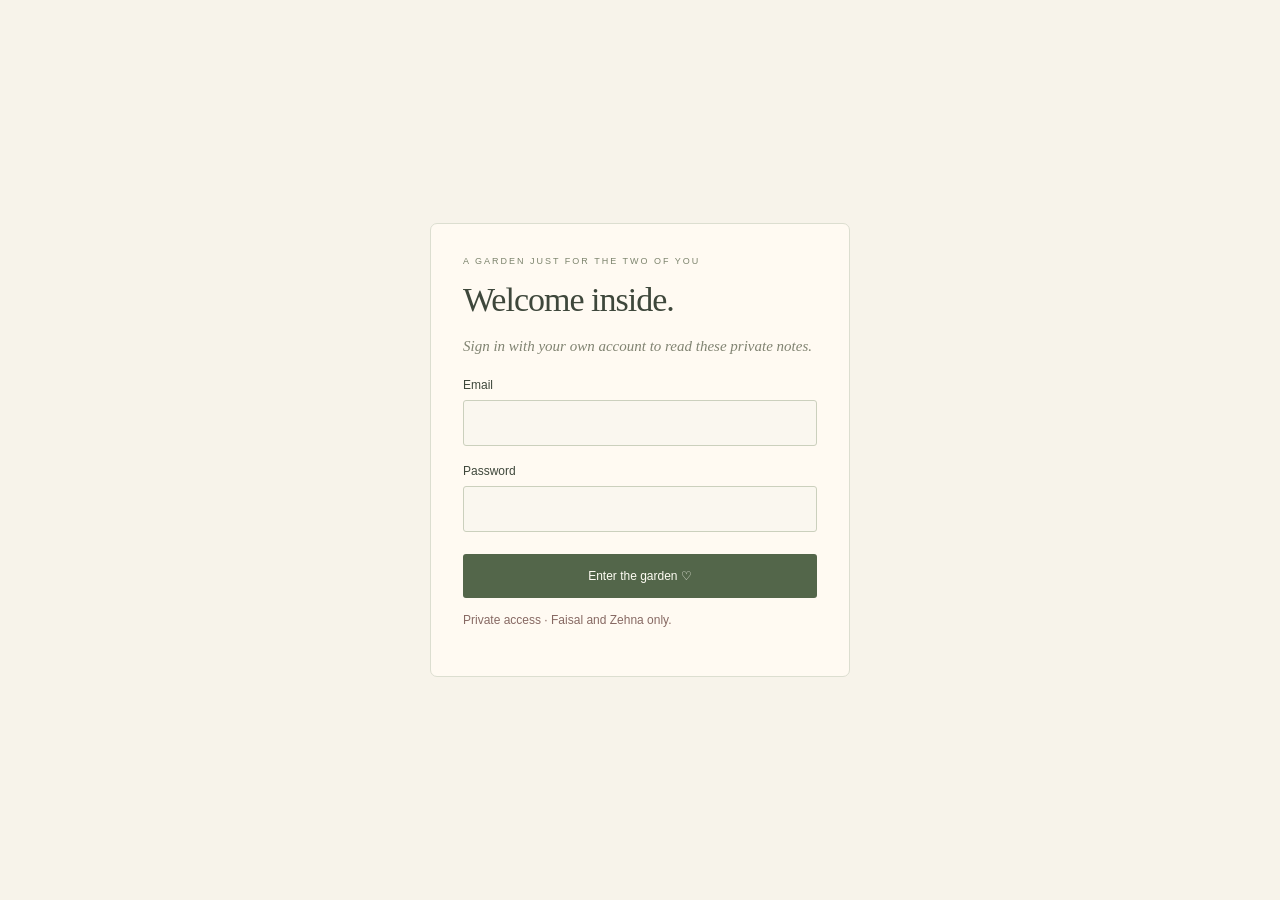
==== index.html @ 6a80a5b7 "Add files via upload" ====
<!DOCTYPE html>
<html lang="en">
<head>
<meta charset="UTF-8"><meta name="viewport" content="width=device-width, initial-scale=1">
<meta name="theme-color" content="#f7f3ea">
<meta name="description" content="For Zehna, from Faisal. A little garden of words, kept just for you.">
<title>For Zehna, From Faisal</title>
<style>
:root{--ink:#3e473b;--muted:#818173;--paper:#f7f3ea;--line:#deded0;--green:#526647}*{box-sizing:border-box}body{margin:0;background:var(--paper);color:var(--ink);font-family:Arial,Helvetica,sans-serif;-webkit-font-smoothing:antialiased}button,input,textarea{font:inherit}button{cursor:pointer}button:focus-visible,a:focus-visible,input:focus-visible,textarea:focus-visible{outline:2px solid #526647;outline-offset:5px}button{color:inherit}::selection{background:#e5b6bd}svg{display:block}.sprite{position:absolute;width:0;height:0;overflow:hidden}.botanical{position:absolute;pointer-events:none;z-index:-1;opacity:.43;width:340px;height:490px}.botanical.left{left:-100px;top:95px;transform:rotate(17deg)}.botanical.right{right:-92px;top:65px;transform:scaleX(-1) rotate(10deg);opacity:.32}.page{position:relative;isolation:isolate;overflow:hidden;min-height:100vh}.wrap{width:min(1160px,calc(100% - 80px));margin:auto}header{height:100px;display:flex;align-items:center;justify-content:space-between;border-bottom:1px solid var(--line)}.brand{font-family:Georgia,serif;font-size:23px;display:flex;gap:11px;align-items:center;letter-spacing:-.5px}.brand svg{width:26px;height:32px}.edition{font-size:10px;letter-spacing:2px;text-transform:uppercase;color:var(--muted)}.outline{background:transparent;border:1px solid #a7ad9c;padding:12px 20px;border-radius:4px;font-size:12px;transition:.2s}.outline:hover{background:#eaece1;border-color:var(--green)}.write{display:flex;gap:10px;align-items:center}.write svg{width:14px;height:14px}.hero{text-align:center;padding:66px 0 49px}.eyebrow{font-size:10px;letter-spacing:3px;text-transform:uppercase;color:#7c846d;display:flex;justify-content:center;gap:12px;align-items:center}.eyebrow:before,.eyebrow:after{content:'';height:1px;width:29px;background:#b4baa6}h1{font-family:Georgia,'Times New Roman',serif;font-size:clamp(65px,9vw,104px);font-weight:400;letter-spacing:-6px;line-height:1.07;margin:20px 0 19px}h1 em{font-weight:400;color:#738063}.subtitle{font-family:Georgia,serif;color:#7b7b6e;font-size:17px;line-height:1.75;margin:0}.count{display:inline-flex;gap:7px;align-items:center;font-size:10px;letter-spacing:1.5px;text-transform:uppercase;margin-top:24px;color:#7c806f}.count svg{width:13px;height:13px;color:#a97578}.toolbar{border-top:1px solid var(--line);border-bottom:1px solid var(--line);padding:18px 0;display:flex;justify-content:space-between;gap:20px;align-items:center}.search{display:flex;align-items:center;gap:10px;flex:1;max-width:350px}.search svg{width:17px;height:17px;color:#858775}.search input{width:100%;background:none;border:0;padding:8px 0;color:var(--ink);font-size:12px;outline-offset:4px}.search input::placeholder{color:#8d8e82}.filters{display:flex;align-items:center;gap:10px}.filter-label{font-size:10px;letter-spacing:1px;color:#858878;margin-right:8px}.swatch{padding:0;width:20px;height:20px;border-radius:50%;border:1px solid #0000000b;background:var(--swatch);position:relative;transition:transform .2s}.swatch:hover{transform:scale(1.17)}.swatch[aria-pressed="true"]:after{content:'';position:absolute;inset:-5px;border:1px solid #7e8871;border-radius:50%}.all{background:none;border:0;font-size:11px;padding:5px 8px;margin-right:2px;color:#888c7c}.all[aria-pressed="true"]{color:#45533c;text-decoration:underline;text-underline-offset:5px}.section-meta{display:flex;justify-content:space-between;margin:28px 0 17px;font-size:9px;letter-spacing:1.8px;text-transform:uppercase;color:#898b7c}.section-meta span:last-child{letter-spacing:.7px;text-transform:none;font-size:11px;font-family:Georgia,serif;font-style:italic}.grid{display:grid;grid-template-columns:repeat(4,minmax(0,1fr));gap:20px}.card{aspect-ratio:1;position:relative;display:flex;flex-direction:column;text-align:left;border:1px solid #0000000c;border-radius:2px;padding:22px;background:var(--card);box-shadow:0 2px 3px #443b2c04;transition:transform .3s,box-shadow .3s;animation:appear .6s both;animation-delay:var(--delay);overflow:hidden}.card:hover{transform:translateY(-6px) rotate(-.5deg);box-shadow:0 12px 22px #55473514;z-index:1}.to{font-family:Georgia,serif;font-size:13px;flex-shrink:0}.card-text{font-family:'Courier New',monospace;font-size:14px;line-height:1.65;letter-spacing:-.4px;margin:auto 0;display:-webkit-box;-webkit-line-clamp:6;-webkit-box-orient:vertical;overflow:hidden;overflow-wrap:anywhere;padding:13px 0}.card-bottom{display:flex;justify-content:space-between;align-items:center;opacity:.57;flex-shrink:0}.card-bottom span{font-size:8px;letter-spacing:1.5px}.card-bottom svg{width:19px;height:21px}.empty{display:none;text-align:center;padding:65px 0;color:var(--muted);font-family:Georgia,serif;line-height:1.7}.closing{text-align:center;padding:54px 0 45px}.closing svg{width:28px;height:34px;margin:0 auto 15px;color:#919b7c}.closing p{font:italic 16px Georgia,serif;color:#858775;margin:0}.closing span{display:block;font-size:9px;letter-spacing:2px;text-transform:uppercase;color:#96998b;margin-top:15px}footer{border-top:1px solid var(--line);display:flex;justify-content:space-between;align-items:center;padding:23px 0 28px;font-size:10px;color:#8a8c7e;gap:15px}.export{background:none;border:none;font-size:10px;color:#737e65;padding:8px 0;text-decoration:underline;text-underline-offset:4px}dialog{border:1px solid #dedecd;border-radius:8px;background:var(--paper);color:var(--ink);padding:38px;width:min(480px,calc(100% - 32px));max-height:85vh;box-shadow:0 20px 100px #292f3233}dialog[open]{animation:appear .25s}dialog::backdrop{background:#343c3c65;backdrop-filter:blur(7px)}.close{position:absolute;right:14px;top:12px;background:none;border:0;font-size:25px;font-weight:300;line-height:1;padding:5px;color:inherit}.reading{background:var(--note-color,var(--paper));min-height:390px}.reading .to{font-size:19px;margin-top:10px}.reading p{font-family:'Courier New',monospace;font-size:20px;line-height:1.8;margin:36px 0;white-space:pre-wrap;overflow-wrap:anywhere}.reading>svg{width:28px;height:30px;margin:auto}.dialog-eyebrow{font-size:9px;letter-spacing:2px;text-transform:uppercase;color:#7c846d}h2{font:normal 34px Georgia,serif;margin:15px 0 12px;letter-spacing:-1px}.form-intro{font:14px/1.6 Georgia,serif;color:#7b7e6e;margin-bottom:26px}label.form-label{display:block;font-size:11px;margin:20px 0 9px}textarea{resize:vertical;min-height:145px;width:100%;padding:14px;border:1px solid #ccd0be;border-radius:3px;background:#fffaf1;color:var(--ink);font-size:14px;line-height:1.6}.form-tail{display:flex;justify-content:space-between;font-size:10px;color:#8b8e7d;margin-top:7px}.color-choice{display:flex;gap:13px;align-items:center;flex-wrap:wrap;margin:15px 0 25px}input[type=color]{width:29px;height:29px;border:0;padding:0;background:none;cursor:pointer}.submit{width:100%;border:0;background:#53664a;color:#fffdf4;border-radius:3px;padding:15px;font-size:12px;transition:background .2s}.submit:hover{background:#3f5037}.privacy{font-size:10px;line-height:1.6;color:#8a8d7c;text-align:center;margin-bottom:0}.toast{position:fixed;bottom:24px;left:50%;transform:translate(-50%,15px);background:#43543b;color:#fffcf2;padding:14px 22px;border-radius:5px;opacity:0;transition:.25s;pointer-events:none;font-size:12px;z-index:10;max-width:90%;text-align:center}.toast.show{opacity:1;transform:translate(-50%,0)}.fallback{width:100%;min-height:180px}.export-actions{display:flex;gap:10px;margin-top:15px}.export-actions>*{flex:1}@keyframes appear{from{opacity:0;transform:translateY(12px)}to{opacity:1;transform:translateY(0)}}@media(min-width:1300px){.hero{padding-top:75px}.grid{gap:22px}}@media(max-width:1000px){.wrap{width:calc(100% - 48px)}.grid{grid-template-columns:repeat(3,minmax(0,1fr))}.edition{display:none}.filters{gap:9px}.filter-label{display:none}.card{padding:19px}.card-text{font-size:13px}}@media(max-width:700px){header{height:80px}.brand{font-size:21px}.wrap{width:calc(100% - 36px)}.hero{padding:50px 0 36px}h1{letter-spacing:-4px}.subtitle{font-size:15px}.toolbar{flex-direction:column;align-items:stretch;gap:12px;padding:12px 0 19px}.search{max-width:none}.filters{justify-content:center;gap:14px}.grid{grid-template-columns:repeat(2,minmax(0,1fr));gap:12px}.card{padding:15px}.card-text{font-size:12px;line-height:1.5;-webkit-line-clamp:5;padding:10px 0}.card-bottom span{font-size:7px;letter-spacing:1px}.to{font-size:12px}.section-meta{margin-top:23px}.section-meta span:last-child{font-size:10px}.botanical{width:250px;opacity:.25!important}.botanical.left{left:-125px}.botanical.right{right:-130px}footer{align-items:flex-start;flex-direction:column;gap:7px}.closing{padding:40px 0}.outline{padding:10px 13px}.eyebrow{font-size:8px;letter-spacing:2px}dialog{padding:30px 25px}}@media(max-width:360px){.card{padding:12px}.card-text{font-size:11px}.filters{gap:11px}}@media(prefers-reduced-motion:reduce){*,*:before,*:after{animation:none!important;transition:none!important;scroll-behavior:auto!important}}
.botanical.lower-left{left:-105px;top:auto;bottom:100px;transform:rotate(-16deg);opacity:.23}.botanical.lower-right{right:-90px;top:650px;transform:scaleX(-1) rotate(-12deg);opacity:.2}@media(max-width:700px){.botanical.lower-left{left:-140px}.botanical.lower-right{right:-145px;top:850px}}

/* Artistic botanical watermarks on every note, including locally added notes. */
.card{isolation:isolate}
.card::before,.reading::before{content:"";position:absolute;right:-24px;bottom:-34px;width:78%;height:95%;background-image:var(--floral-art);background-repeat:no-repeat;background-position:right bottom;background-size:contain;opacity:.18;pointer-events:none;z-index:0}
.card>*,.reading>*{position:relative;z-index:1}
.card:nth-child(3n+2)::before{right:auto;left:-30px;transform:scaleX(-1) rotate(-9deg);opacity:.16}
.card:nth-child(3n)::before{right:-37px;bottom:-23px;transform:rotate(-17deg);width:88%;opacity:.17}
.reading{isolation:isolate}
.reading::before{position:fixed;width:75%;height:90%;opacity:.14;bottom:-20px;right:-20px}
.reading .close{position:absolute;z-index:2}

/* Six distinct hand-drawn flowers; the selected note keeps its flower in the modal. */
:root{--floral-art:url("data:image/svg+xml,%3Csvg%20xmlns%3D%22http%3A%2F%2Fwww.w3.org%2F2000%2Fsvg%22%20viewBox%3D%220%200%20240%20300%22%3E%3Cg%20stroke%3D%22%23718466%22%20stroke-width%3D%222%22%20fill%3D%22none%22%3E%3Cpath%20d%3D%22M120%20305Q98%20218%20127%20113%22%2F%3E%3Cpath%20d%3D%22M115%20246Q63%20239%2054%20202%20102%20206%20115%20246ZM114%20267Q165%20253%20183%20216%20129%20224%20114%20267Z%22%20fill%3D%22%23abb995%22%20stroke-width%3D%221%22%2F%3E%3C%2Fg%3E%3Cg%20stroke%3D%22%23a46d7e%22%20stroke-width%3D%221.4%22%20fill%3D%22%23ecc3ce%22%3E%3Cellipse%20cx%3D%22127%22%20cy%3D%2289%22%20rx%3D%2232%22%20ry%3D%2243%22%20transform%3D%22rotate%280%20127%20111%29%22%2F%3E%3Cellipse%20cx%3D%22127%22%20cy%3D%2289%22%20rx%3D%2232%22%20ry%3D%2243%22%20transform%3D%22rotate%2860%20127%20111%29%22%2F%3E%3Cellipse%20cx%3D%22127%22%20cy%3D%2289%22%20rx%3D%2232%22%20ry%3D%2243%22%20transform%3D%22rotate%28120%20127%20111%29%22%2F%3E%3Cellipse%20cx%3D%22127%22%20cy%3D%2289%22%20rx%3D%2232%22%20ry%3D%2243%22%20transform%3D%22rotate%28180%20127%20111%29%22%2F%3E%3Cellipse%20cx%3D%22127%22%20cy%3D%2289%22%20rx%3D%2232%22%20ry%3D%2243%22%20transform%3D%22rotate%28240%20127%20111%29%22%2F%3E%3Cellipse%20cx%3D%22127%22%20cy%3D%2289%22%20rx%3D%2232%22%20ry%3D%2243%22%20transform%3D%22rotate%28300%20127%20111%29%22%2F%3E%3Cpath%20d%3D%22M95%20111Q95%2076%20128%2083%20160%2076%20158%20107%20165%20137%20130%20143%2099%20143%2095%20111Z%22%20fill%3D%22%23dba4b8%22%2F%3E%3Cpath%20d%3D%22M109%20112q-5-27%2020-22%2028%204%2013%2026-16%2024-29%204-9-18%2010-18%2019%201%208%2014%22%20fill%3D%22none%22%2F%3E%3C%2Fg%3E%3C%2Fsvg%3E")}
.from-faisal{font:italic 17px/1.6 Georgia,serif;color:#7d625f;margin:20px 0 0}.from-faisal span{display:inline-block;margin-left:5px;color:#ab797e}.signature{font:italic 15px/1.7 Georgia,serif;color:#7d625f;margin-top:24px}.signature em{font-size:32px}.note-signature{font:italic 18px Georgia,serif;text-align:right;margin:0 0 26px;opacity:.8}

.dedication{max-width:540px;margin:26px auto 0;padding:20px 24px;border-top:1px solid var(--line);border-bottom:1px solid var(--line);font:italic 16px/1.85 Georgia,serif;color:#737360}.dedication cite{display:block;font-size:14px;margin-top:8px;color:#876b68}.open-when{margin:0 0 36px;padding:28px 0;border-top:1px solid var(--line)}.open-heading{display:flex;justify-content:space-between;align-items:center;gap:15px}.open-heading h2{font-size:29px;margin:0 0 8px}.open-heading p{font:italic 14px Georgia,serif;color:var(--muted);margin:0}.letters{display:grid;grid-template-columns:repeat(3,1fr);gap:14px;margin-top:24px}.letter{position:relative;overflow:hidden;border:1px solid #d7d8c9;border-radius:4px;background:#eeeede;text-align:left;padding:21px;transition:transform .25s,box-shadow .25s}.letter:nth-child(2){background:#f1e3de}.letter:nth-child(3){background:#e7e5ee}.letter:hover{transform:translateY(-4px);box-shadow:0 8px 20px #55473512}.envelope{font-size:25px;color:#858c72;display:block;margin-bottom:18px}.letter small{display:block;font-size:9px;letter-spacing:2px;text-transform:uppercase;margin-bottom:7px;color:#787d6a}.letter strong{font:normal 19px/1.4 Georgia,serif}.letter .letter-foot{display:block;font-size:10px;margin-top:20px;color:#7d806e}.secret-flower{display:inline-flex;align-items:center;justify-content:center;border:0;background:transparent;padding:10px;color:#929a7e;border-radius:50%;transition:transform .3s,color .3s}.secret-flower svg{width:30px;height:38px}.secret-flower:hover{transform:rotate(12deg) scale(1.1);color:#ad777e}.discovery-hint{text-align:center;font:italic 12px Georgia,serif;color:#8a8d7c;margin:20px 0 0}.special-letter{background:#f6eee3}.special-letter h2{font-size:29px;line-height:1.35}.special-letter .special-body{white-space:pre-wrap;font:17px/1.9 Georgia,serif;overflow-wrap:anywhere;margin:26px 0}.special-letter .note-signature{margin-top:28px}@media(max-width:700px){.letters{grid-template-columns:1fr;gap:10px}.letter{padding:18px 20px}.envelope{float:right;margin:5px 0 0 15px}.letter .letter-foot{margin-top:12px}.letter strong{font-size:18px}.dedication{font-size:15px;padding:18px 12px}.open-when{padding-top:24px}}
.tiny-secret{padding:0 4px;vertical-align:middle}.tiny-secret svg{width:17px;height:21px}.closing .secret-flower svg{margin:0}.closing .secret-flower{margin-bottom:12px}
.garden-link,.garden-link:link,.garden-link:visited,.garden-link:hover{color:#526647}
.auth-gate{position:fixed;inset:0;z-index:99;background:#f7f3ea;display:flex;align-items:center;justify-content:center;padding:24px}.auth-box{max-width:420px;width:100%;padding:32px;background:#fffaf2;border:1px solid #dcded0;border-radius:7px}.auth-box h2{font-size:34px}.auth-box label{display:block;font-size:12px;margin:18px 0 8px}.auth-box input{width:100%;padding:13px;border:1px solid #cbd0bd;border-radius:3px;background:#faf7ef;color:#3e473b}.auth-box .submit{margin-top:22px}.auth-status{font-size:12px;line-height:1.8;color:#876963;white-space:pre-wrap}.auth-caption{font:italic 15px/1.7 Georgia,serif;color:#818472}.private-content[hidden]{display:none!important}#subtitle{white-space:pre-line}
</style>
</head>
<body><div class="auth-gate" id="auth-gate"><form class="auth-box" id="auth-form"><div class="dialog-eyebrow">A garden just for the two of you</div><h2 id="auth-title">Welcome inside.</h2><p class="auth-caption">Sign in with your own account to read these private notes.</p><label for="auth-email">Email</label><input id="auth-email" type="email" autocomplete="username" required><label for="auth-password">Password</label><input id="auth-password" type="password" autocomplete="current-password" required><button class="submit" id="auth-submit" type="submit">Enter the garden ♡</button><p class="auth-status" id="auth-status" role="status">Connecting…</p></form></div>
<svg class="sprite" xmlns="http://www.w3.org/2000/svg" aria-hidden="true"><defs>
<symbol id="flower" viewBox="0 0 32 40"><path d="M16 19q-3 10 0 19M16 29Q3 29 6 21q10 0 10 8M16 33q12-1 11-10-10 1-11 10" fill="none" stroke="currentColor" stroke-width="1.2"/><path d="M16 15c-12 4-15-9-7-9-1-9 12-8 12 0 10-2 12 12 1 12 0 8-12 9-12 1" fill="none" stroke="currentColor" stroke-width="1.2"/><circle cx="16" cy="11" r="2.5" fill="currentColor"/></symbol>
<symbol id="heart" viewBox="0 0 24 24"><path d="M12 20S3 14 3 8.5C3 3 10 2 12 7c2-5 9-4 9 1.5C21 14 12 20 12 20Z" fill="none" stroke="currentColor" stroke-width="1.3"/></symbol>
<!-- Hand-drawn lilies: six swept petals, fine veins, and golden stamens. -->
<symbol id="lily-bloom" viewBox="-85 -95 170 190">
<g stroke="#bc9f98" stroke-width="1" stroke-linejoin="round">
<path d="M0 8C-22-18-25-65-7-89 10-68 22-22 0 8Z" fill="#fff9ee"/>
<path d="M0 8C-39 4-70-21-80-54-40-57-5-30 0 8Z" fill="#f5ded7"/>
<path d="M0 8C15-27 48-54 80-51 72-16 40 7 0 8Z" fill="#fff9ee"/>
<path d="M0 8C-36-11-65-9-83 10-58 34-20 34 0 8Z" fill="#fffaf1"/>
<path d="M0 8C30-11 64-9 82 15 50 36 19 33 0 8Z" fill="#f1d4ce"/>
<path d="M0 8C-24 27-27 65-5 88 18 68 25 30 0 8Z" fill="#fff7eb"/>
</g>
<g fill="none" stroke="#cdafa3" stroke-width=".8" opacity=".8"><path d="M0 7-7-70M0 8-64-43M0 8 63-40M0 8-66 13M0 8 64 17M0 8-5 69"/></g>
<g stroke="#9a9e69" stroke-width="1.2" fill="#b69758"><path d="M0 10-21-20M0 10-5-29M0 10 14-25M0 10 29-9M0 10-30-4"/><ellipse cx="-21" cy="-20" rx="2" ry="5" transform="rotate(-35 -21 -20)"/><ellipse cx="-5" cy="-29" rx="2" ry="5"/><ellipse cx="14" cy="-25" rx="2" ry="5" transform="rotate(28 14 -25)"/><ellipse cx="29" cy="-9" rx="2" ry="5" transform="rotate(55 29 -9)"/><ellipse cx="-30" cy="-4" rx="2" ry="5" transform="rotate(-65 -30 -4)"/></g>
</symbol>
<symbol id="bouquet" viewBox="0 0 300 460">
<g fill="none" stroke="#8d9b78" stroke-width="2"><path d="M127 460Q165 259 99 116M128 460Q169 290 221 218M129 460Q83 301 65 267M133 448Q126 244 183 65"/>
<g fill="#b8c3a0" fill-opacity=".65" stroke-width="1"><path d="M140 353Q209 320 225 273 167 279 140 353Z"/><path d="M135 390Q65 368 44 309 102 327 135 390Z"/><path d="M130 279Q86 246 73 197 124 216 130 279Z"/><path d="M153 236Q201 187 205 142 157 165 153 236Z"/><path d="M112 336Q58 321 30 279 85 284 112 336Z"/><path d="M156 312Q211 281 244 242 193 245 156 312Z"/></g></g>
<use href="#lily-bloom" x="14" y="12" width="170" height="190" transform="rotate(-20 99 107)"/>
<use href="#lily-bloom" x="154" y="136" width="134" height="150" transform="rotate(27 221 211)"/>
<use href="#lily-bloom" x="4" y="197" width="122" height="137" transform="rotate(-35 65 265)"/>
<path d="M181 76Q152 36 179 6 209 33 181 76Z" fill="#eee1cf" stroke="#acb093" stroke-width="1.2"/><path d="M181 76 179 16" fill="none" stroke="#b6b497"/>
</symbol>
</defs></svg>
<div class="page private-content" id="private-content" hidden>
<svg class="botanical left" aria-hidden="true"><use href="#bouquet"/></svg><svg class="botanical right" aria-hidden="true"><use href="#bouquet"/></svg>
<svg class="botanical lower-left" aria-hidden="true"><use href="#bouquet"/></svg><svg class="botanical lower-right" aria-hidden="true"><use href="#bouquet"/></svg>
<div class="wrap">
<header><div class="brand"><svg aria-hidden="true"><use href="#flower"/></svg>for zehna<span class="edition">/ a collection of unsent words</span></div><a class="outline garden-link" href="to-faisal.html" style="text-decoration:none;margin-left:auto;margin-right:12px">To Faisal ♡</a><button class="outline write" id="open-form"><svg viewBox="0 0 24 24" fill="none" stroke="currentColor" stroke-width="1.4" aria-hidden="true"><path d="m15 4 5 5M4 20l5-1L21 7l-5-5L4 14Z"/></svg>Leave a note</button></header>
<main>
<section class="hero" aria-labelledby="title"><div class="eyebrow">Some words bloom forever</div><h1 id="title">For <em>Zehna.</em></h1><p class="subtitle"><span id="subtitle"></span></p><p class="from-faisal" id="hero-signature"></p><blockquote class="dedication" id="dedication"></blockquote><div class="count"><svg aria-hidden="true"><use href="#heart"/></svg><span id="total">0</span> notes & a thousand feelings</div></section>
<section class="open-when" aria-labelledby="open-when-title"><div class="open-heading"><div><h2 id="open-when-title">Open when…</h2><p>A few words for the moments you might need them.</p></div><button class="secret-flower" type="button" data-secret="0" aria-label="Discover a little flower secret"><svg aria-hidden="true"><use href="#flower"/></svg></button></div><div class="letters" id="letters"></div><p class="discovery-hint">Psst… a few little flowers are keeping secrets. Try tapping one.</p></section>
<section aria-label="The note collection"><div class="toolbar"><label class="search"><svg viewBox="0 0 24 24" fill="none" stroke="currentColor" stroke-width="1.5" aria-hidden="true"><circle cx="10" cy="10" r="6.5"/><path d="m15 15 5 5"/></svg><input type="search" id="search" placeholder="Find a word, a feeling, a memory…" aria-label="Search notes"></label><div class="filters" id="filters" role="group" aria-label="Filter notes by color"><span class="filter-label">A SHADE OF FEELING</span><button class="all" data-filter="all" aria-pressed="true">All</button></div></div>
<div class="section-meta"><span id="result-count" aria-live="polite">The collection</span><span>Every color holds a feeling. <button class="secret-flower tiny-secret" data-secret="1" type="button" aria-label="Discover another flower secret"><svg aria-hidden="true"><use href="#flower"/></svg></button></span></div><div class="grid" id="grid"></div><div class="empty" id="empty">No words in this little corner yet.<br>Try another color or a different word.<br><button class="export" id="reset">Clear filters</button></div></section>
<div class="closing"><button class="secret-flower" data-secret="2" type="button" aria-label="Discover one last flower secret"><svg aria-hidden="true"><use href="#flower"/></svg></button><p id="closing-text"></p><span>Always, in every shade.</span><div class="signature">With love,<br><em>Faisal</em></div></div>
</main>
<footer><span>For Zehna. From Faisal. A little corner of my heart. ♡</span><span>Private garden · saved online. <button class="export" id="export">Export messages ↗</button></span></footer>
</div></div>
<dialog id="special-dialog" class="special-letter" aria-labelledby="special-title"><button class="close" data-close aria-label="Close letter">×</button><div class="dialog-eyebrow" id="special-eyebrow">Just for you, Zehna</div><h2 id="special-title"></h2><div class="special-body" id="special-body"></div><div class="note-signature">With love, Faisal ♡</div></dialog>
<dialog id="read-dialog" class="reading" aria-label="A note for Zehna"><button class="close" data-close aria-label="Close note">×</button><div class="to">To: Zehna</div><p id="read-text"></p><div class="note-signature">— Faisal ♡</div><svg aria-hidden="true"><use href="#flower"/></svg></dialog>
<dialog id="form-dialog" aria-labelledby="form-title"><button class="close" data-close aria-label="Close form">×</button><div class="dialog-eyebrow">A thought worth keeping</div><h2 id="form-title">Let your words bloom.</h2><p class="form-intro">For Zehna. For the things that deserve a little space in the world.</p><form id="note-form"><label class="form-label" for="message">Your note</label><textarea id="message" placeholder="Dear Zehna, …" maxlength="600" required></textarea><div class="form-tail"><span>A few words can mean everything.</span><span id="char-count">0 / 600</span></div><label class="form-label" for="custom-color">Give your feeling a color</label><div id="color-choice" class="color-choice" role="group" aria-label="Note color"></div><button class="submit" type="submit">Add to the garden ↗</button><p class="privacy">Saved securely online, visible only to Faisal and Zehna.</p></form></dialog>
<dialog id="export-dialog" aria-labelledby="export-title"><button class="close" data-close aria-label="Close export">×</button><h2 id="export-title">Keep these words.</h2><p class="form-intro">Copy or download a backup of this garden’s notes. Edit published notes in your private admin page.</p><textarea id="export-text" class="fallback" readonly aria-label="Exported messages"></textarea><div class="export-actions"><button class="outline" id="copy-again">Copy list</button><button class="submit" id="download">Download JSON</button></div></dialog>
<div class="toast" id="toast" role="status" aria-live="polite"></div>

<script src="config.js"></script><script src="database.js"></script><script src="art.js"></script><script>const PAGE="zehna";</script><script src="site.js"></script></body></html>
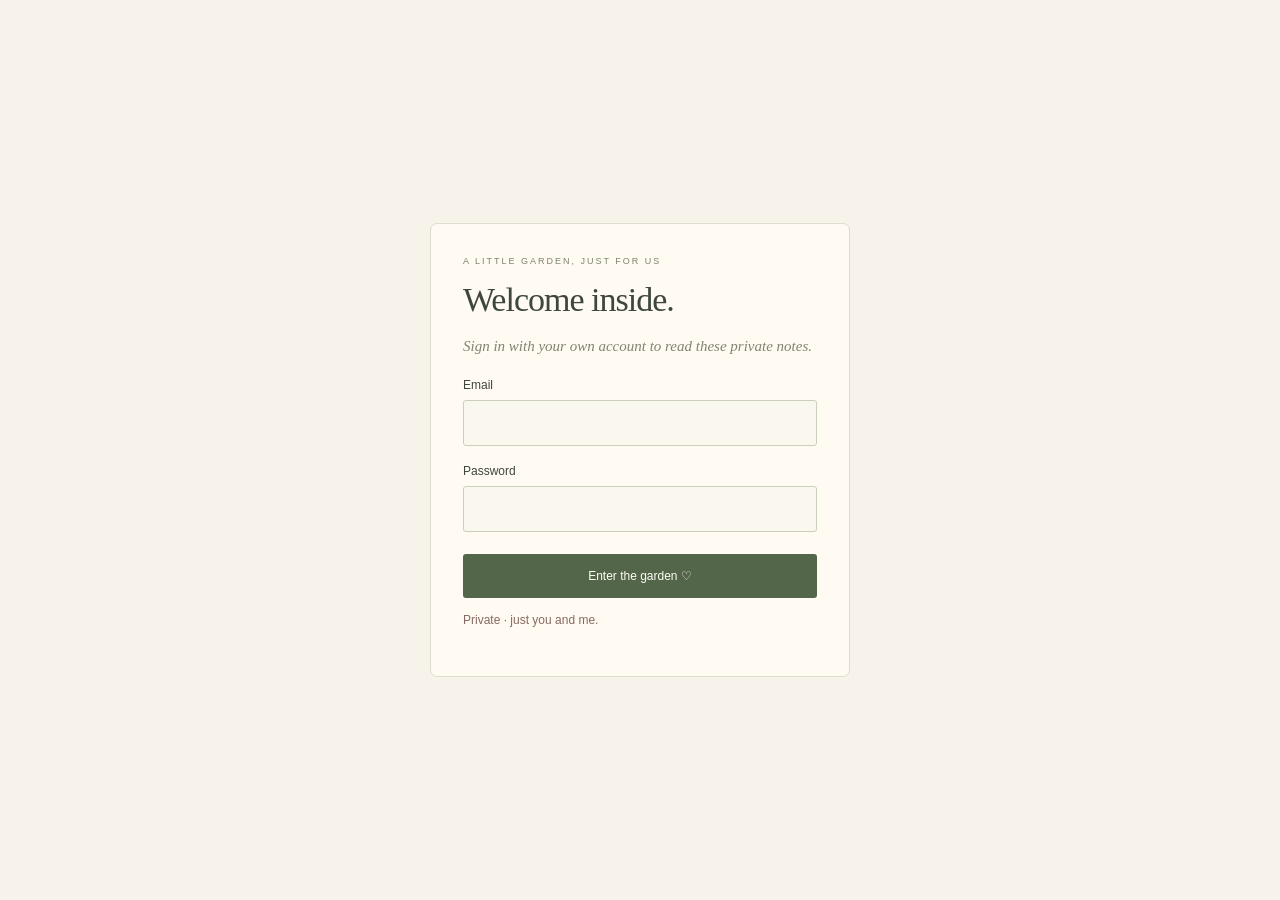
==== commit 15ad1326: "Add files via upload" ====
--- a/index.html
+++ b/index.html
@@ -29,7 +29,7 @@
 .auth-gate{position:fixed;inset:0;z-index:99;background:#f7f3ea;display:flex;align-items:center;justify-content:center;padding:24px}.auth-box{max-width:420px;width:100%;padding:32px;background:#fffaf2;border:1px solid #dcded0;border-radius:7px}.auth-box h2{font-size:34px}.auth-box label{display:block;font-size:12px;margin:18px 0 8px}.auth-box input{width:100%;padding:13px;border:1px solid #cbd0bd;border-radius:3px;background:#faf7ef;color:#3e473b}.auth-box .submit{margin-top:22px}.auth-status{font-size:12px;line-height:1.8;color:#876963;white-space:pre-wrap}.auth-caption{font:italic 15px/1.7 Georgia,serif;color:#818472}.private-content[hidden]{display:none!important}#subtitle{white-space:pre-line}
 </style>
 </head>
-<body><div class="auth-gate" id="auth-gate"><form class="auth-box" id="auth-form"><div class="dialog-eyebrow">A garden just for the two of you</div><h2 id="auth-title">Welcome inside.</h2><p class="auth-caption">Sign in with your own account to read these private notes.</p><label for="auth-email">Email</label><input id="auth-email" type="email" autocomplete="username" required><label for="auth-password">Password</label><input id="auth-password" type="password" autocomplete="current-password" required><button class="submit" id="auth-submit" type="submit">Enter the garden ♡</button><p class="auth-status" id="auth-status" role="status">Connecting…</p></form></div>
+<body><div class="auth-gate" id="auth-gate"><form class="auth-box" id="auth-form"><div class="dialog-eyebrow">A little garden, just for us</div><h2 id="auth-title">Welcome inside.</h2><p class="auth-caption">Sign in with your own account to read these private notes.</p><label for="auth-email">Email</label><input id="auth-email" type="email" autocomplete="username" required><label for="auth-password">Password</label><input id="auth-password" type="password" autocomplete="current-password" required><button class="submit" id="auth-submit" type="submit">Enter the garden ♡</button><p class="auth-status" id="auth-status" role="status">Connecting…</p></form></div>
 <svg class="sprite" xmlns="http://www.w3.org/2000/svg" aria-hidden="true"><defs>
 <symbol id="flower" viewBox="0 0 32 40"><path d="M16 19q-3 10 0 19M16 29Q3 29 6 21q10 0 10 8M16 33q12-1 11-10-10 1-11 10" fill="none" stroke="currentColor" stroke-width="1.2"/><path d="M16 15c-12 4-15-9-7-9-1-9 12-8 12 0 10-2 12 12 1 12 0 8-12 9-12 1" fill="none" stroke="currentColor" stroke-width="1.2"/><circle cx="16" cy="11" r="2.5" fill="currentColor"/></symbol>
 <symbol id="heart" viewBox="0 0 24 24"><path d="M12 20S3 14 3 8.5C3 3 10 2 12 7c2-5 9-4 9 1.5C21 14 12 20 12 20Z" fill="none" stroke="currentColor" stroke-width="1.3"/></symbol>
@@ -71,8 +71,8 @@
 </div></div>
 <dialog id="special-dialog" class="special-letter" aria-labelledby="special-title"><button class="close" data-close aria-label="Close letter">×</button><div class="dialog-eyebrow" id="special-eyebrow">Just for you, Zehna</div><h2 id="special-title"></h2><div class="special-body" id="special-body"></div><div class="note-signature">With love, Faisal ♡</div></dialog>
 <dialog id="read-dialog" class="reading" aria-label="A note for Zehna"><button class="close" data-close aria-label="Close note">×</button><div class="to">To: Zehna</div><p id="read-text"></p><div class="note-signature">— Faisal ♡</div><svg aria-hidden="true"><use href="#flower"/></svg></dialog>
-<dialog id="form-dialog" aria-labelledby="form-title"><button class="close" data-close aria-label="Close form">×</button><div class="dialog-eyebrow">A thought worth keeping</div><h2 id="form-title">Let your words bloom.</h2><p class="form-intro">For Zehna. For the things that deserve a little space in the world.</p><form id="note-form"><label class="form-label" for="message">Your note</label><textarea id="message" placeholder="Dear Zehna, …" maxlength="600" required></textarea><div class="form-tail"><span>A few words can mean everything.</span><span id="char-count">0 / 600</span></div><label class="form-label" for="custom-color">Give your feeling a color</label><div id="color-choice" class="color-choice" role="group" aria-label="Note color"></div><button class="submit" type="submit">Add to the garden ↗</button><p class="privacy">Saved securely online, visible only to Faisal and Zehna.</p></form></dialog>
+<dialog id="form-dialog" aria-labelledby="form-title"><button class="close" data-close aria-label="Close form">×</button><div class="dialog-eyebrow">A thought worth keeping</div><h2 id="form-title">Let your words bloom.</h2><p class="form-intro">For Zehna. For the things that deserve a little space in the world.</p><form id="note-form"><label class="form-label" for="message">Your note</label><textarea id="message" placeholder="Dear Zehna, …" maxlength="600" required></textarea><div class="form-tail"><span>A few words can mean everything.</span><span id="char-count">0 / 600</span></div><label class="form-label" for="custom-color">Give your feeling a color</label><div id="color-choice" class="color-choice" role="group" aria-label="Note color"></div><button class="submit" type="submit">Add to the garden ↗</button><p class="privacy">Saved online, just between us.</p></form></dialog>
 <dialog id="export-dialog" aria-labelledby="export-title"><button class="close" data-close aria-label="Close export">×</button><h2 id="export-title">Keep these words.</h2><p class="form-intro">Copy or download a backup of this garden’s notes. Edit published notes in your private admin page.</p><textarea id="export-text" class="fallback" readonly aria-label="Exported messages"></textarea><div class="export-actions"><button class="outline" id="copy-again">Copy list</button><button class="submit" id="download">Download JSON</button></div></dialog>
 <div class="toast" id="toast" role="status" aria-live="polite"></div>
 
-<script src="config.js"></script><script src="database.js"></script><script src="art.js"></script><script>const PAGE="zehna";</script><script src="site.js"></script></body></html>+<script src="config.js"></script><script src="database.js?v=read-inbox-1"></script><script src="art.js"></script><script>const PAGE="zehna";</script><script src="site.js?v=my-space-header-1"></script></body></html>
